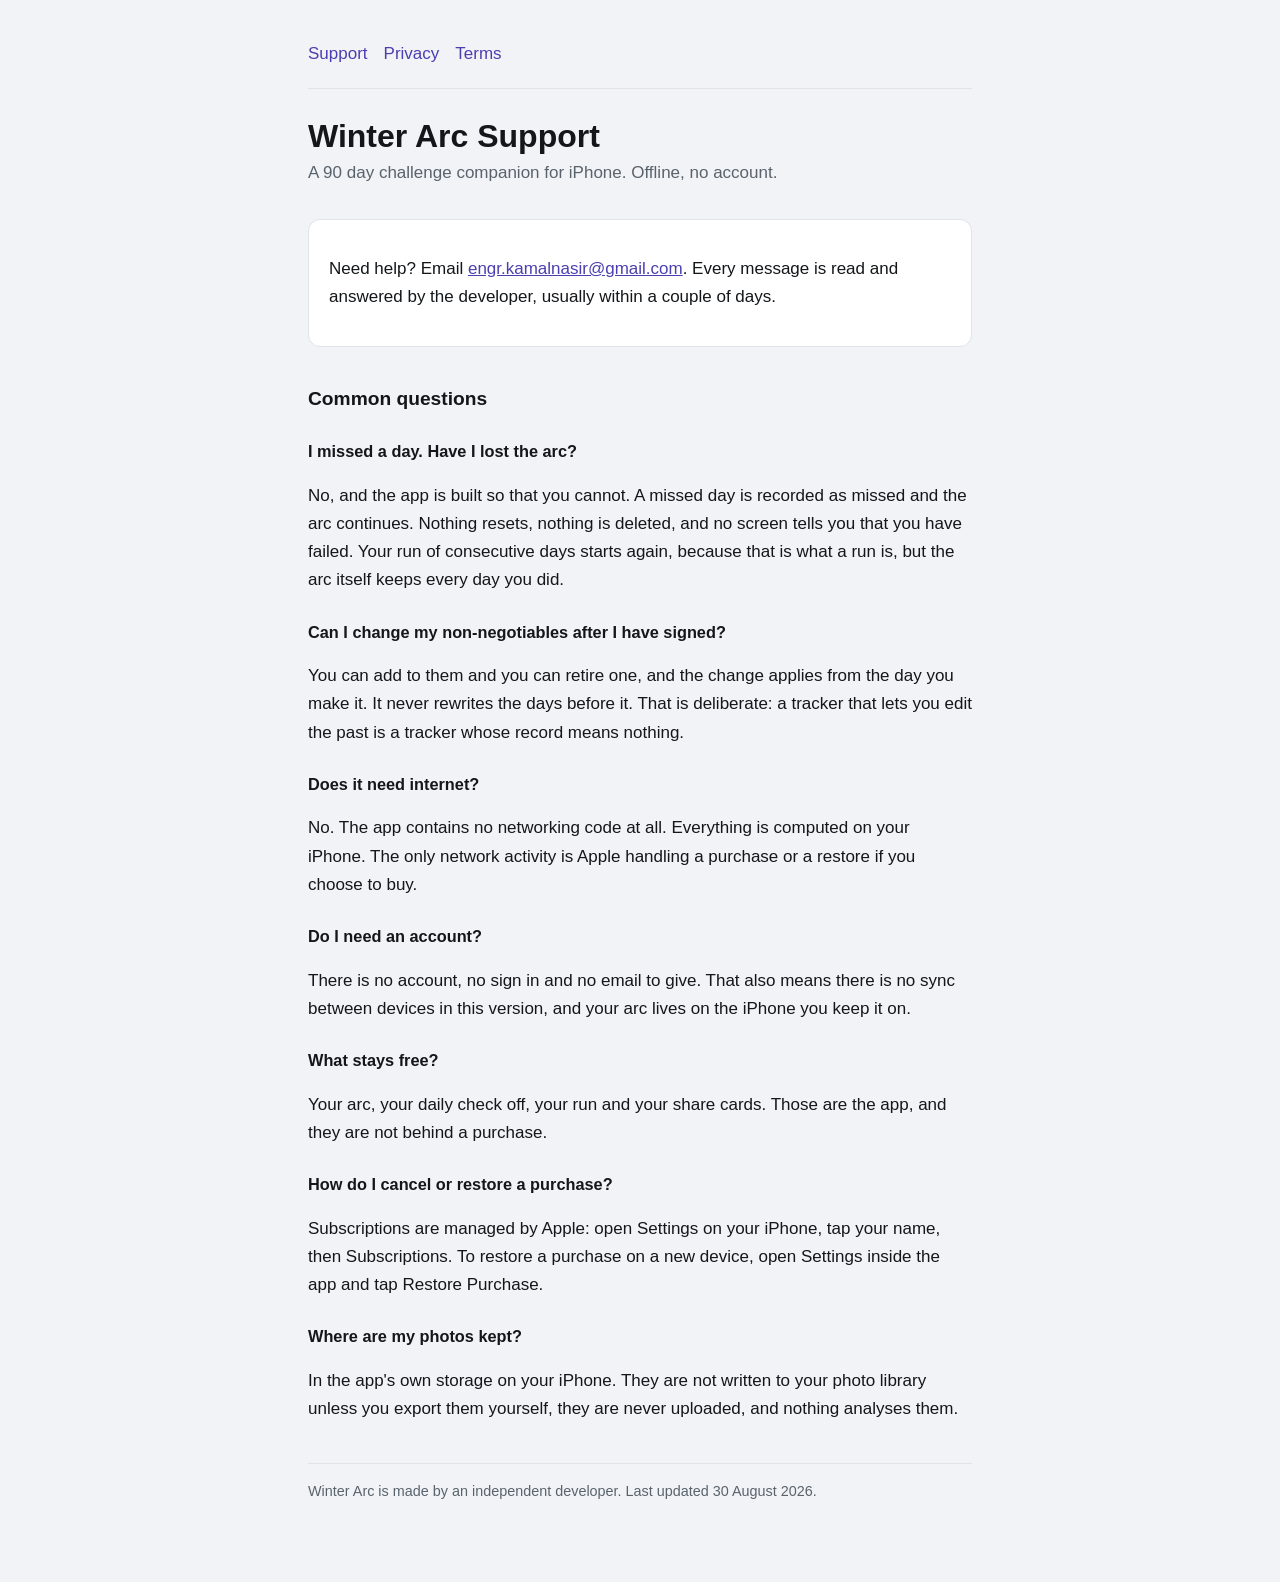
==== index.html @ 9fdf8b6f "Winter Arc legal and support pages" ====
<!doctype html>
<html lang="en"><head><meta charset="utf-8"><meta name="viewport" content="width=device-width,initial-scale=1"><title>Winter Arc Support</title><link rel="stylesheet" href="style.css"></head><body><div class="wrap"><nav><a href="index.html">Support</a><a href="privacy.html">Privacy</a><a href="terms.html">Terms</a></nav><h1>Winter Arc Support</h1>
<p class="sub">A 90 day challenge companion for iPhone. Offline, no account.</p>
<div class="card"><p>Need help? Email <a href="mailto:engr.kamalnasir@gmail.com">engr.kamalnasir@gmail.com</a>. Every message is read and answered by the developer, usually within a couple of days.</p></div>
<h2>Common questions</h2>
<h3>I missed a day. Have I lost the arc?</h3>
<p>No, and the app is built so that you cannot. A missed day is recorded as missed and the arc continues. Nothing resets, nothing is deleted, and no screen tells you that you have failed. Your run of consecutive days starts again, because that is what a run is, but the arc itself keeps every day you did.</p>
<h3>Can I change my non-negotiables after I have signed?</h3>
<p>You can add to them and you can retire one, and the change applies from the day you make it. It never rewrites the days before it. That is deliberate: a tracker that lets you edit the past is a tracker whose record means nothing.</p>
<h3>Does it need internet?</h3>
<p>No. The app contains no networking code at all. Everything is computed on your iPhone. The only network activity is Apple handling a purchase or a restore if you choose to buy.</p>
<h3>Do I need an account?</h3>
<p>There is no account, no sign in and no email to give. That also means there is no sync between devices in this version, and your arc lives on the iPhone you keep it on.</p>
<h3>What stays free?</h3>
<p>Your arc, your daily check off, your run and your share cards. Those are the app, and they are not behind a purchase.</p>
<h3>How do I cancel or restore a purchase?</h3>
<p>Subscriptions are managed by Apple: open Settings on your iPhone, tap your name, then Subscriptions. To restore a purchase on a new device, open Settings inside the app and tap Restore Purchase.</p>
<h3>Where are my photos kept?</h3>
<p>In the app's own storage on your iPhone. They are not written to your photo library unless you export them yourself, they are never uploaded, and nothing analyses them.</p>
<p class="updated">Winter Arc is made by an independent developer. Last updated 30 August 2026.</p></div></body></html>
---- style.css ----
:root { color-scheme: light dark; --ink:#14171A; --muted:#59636C; --accent:#4A3FB0; --bg:#F2F3F7; --card:#ffffff; --line:#E2E3EA; }
@media (prefers-color-scheme: dark){ :root{ --ink:#EDEFF1; --muted:#9AA4AE; --accent:#A79EF0; --bg:#0B0C10; --card:#17181D; --line:#2C2E36; } }
*{box-sizing:border-box}
body{margin:0;background:var(--bg);color:var(--ink);font:17px/1.65 -apple-system,BlinkMacSystemFont,"Segoe UI",Roboto,sans-serif}
.wrap{max-width:44rem;margin:0 auto;padding:2.5rem 1.25rem 4rem}
h1{font-size:2rem;line-height:1.2;margin:0 0 .25rem}
h2{font-size:1.2rem;margin:2.25rem 0 .5rem}
h3{font-size:1.02rem;margin:1.5rem 0 .35rem}
.sub{color:var(--muted);margin:0 0 2rem}
a{color:var(--accent)}
nav{display:flex;flex-wrap:wrap;gap:1rem;padding-bottom:1.25rem;border-bottom:1px solid var(--line);margin-bottom:1.75rem}
nav a{text-decoration:none;font-weight:500}
.card{background:var(--card);border:1px solid var(--line);border-radius:12px;padding:1.1rem 1.25rem;margin:1rem 0}
.updated{color:var(--muted);font-size:.9rem;margin-top:2.5rem;border-top:1px solid var(--line);padding-top:1rem}
ul{padding-left:1.2rem} li{margin:.35rem 0}
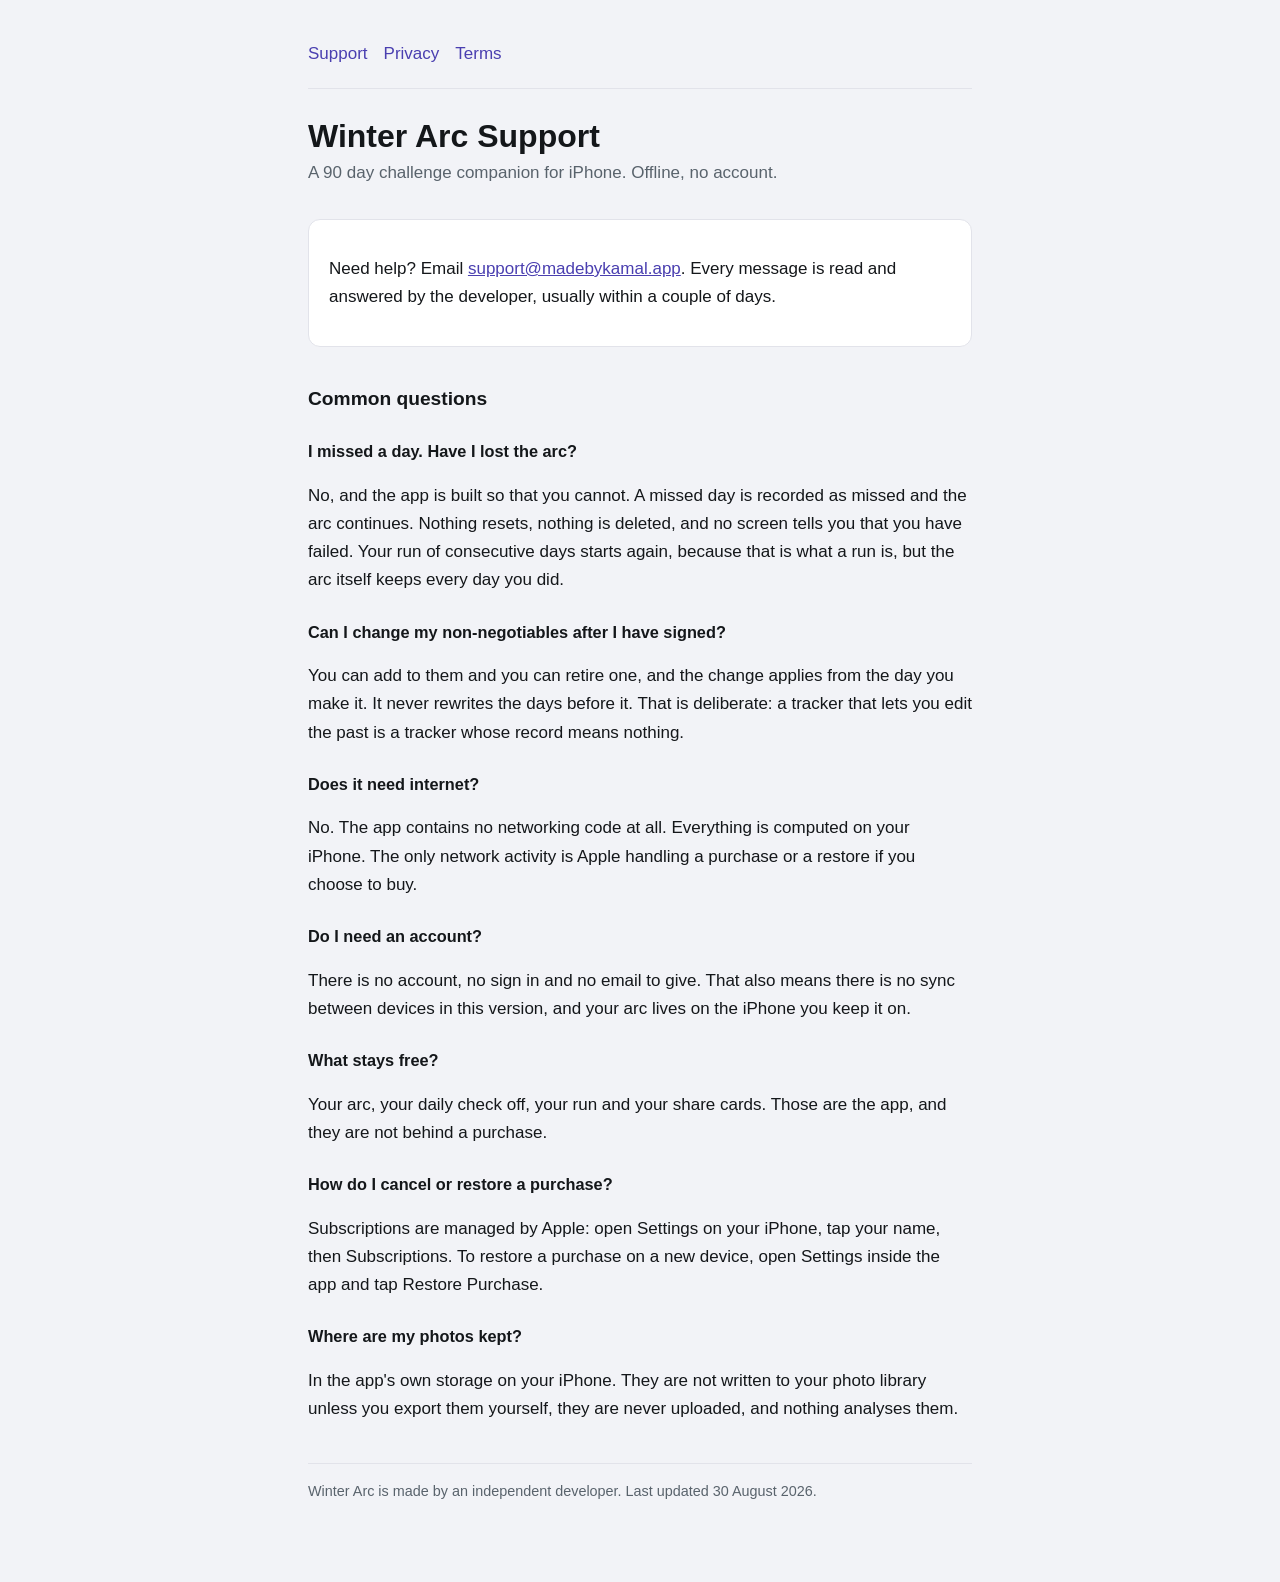
==== commit 0716c76b: "Support email is now support@madebykamal.app" ====
--- a/index.html
+++ b/index.html
@@ -1,7 +1,7 @@
 <!doctype html>
 <html lang="en"><head><meta charset="utf-8"><meta name="viewport" content="width=device-width,initial-scale=1"><title>Winter Arc Support</title><link rel="stylesheet" href="style.css"></head><body><div class="wrap"><nav><a href="index.html">Support</a><a href="privacy.html">Privacy</a><a href="terms.html">Terms</a></nav><h1>Winter Arc Support</h1>
 <p class="sub">A 90 day challenge companion for iPhone. Offline, no account.</p>
-<div class="card"><p>Need help? Email <a href="mailto:engr.kamalnasir@gmail.com">engr.kamalnasir@gmail.com</a>. Every message is read and answered by the developer, usually within a couple of days.</p></div>
+<div class="card"><p>Need help? Email <a href="mailto:support@madebykamal.app">support@madebykamal.app</a>. Every message is read and answered by the developer, usually within a couple of days.</p></div>
 <h2>Common questions</h2>
 <h3>I missed a day. Have I lost the arc?</h3>
 <p>No, and the app is built so that you cannot. A missed day is recorded as missed and the arc continues. Nothing resets, nothing is deleted, and no screen tells you that you have failed. Your run of consecutive days starts again, because that is what a run is, but the arc itself keeps every day you did.</p>
